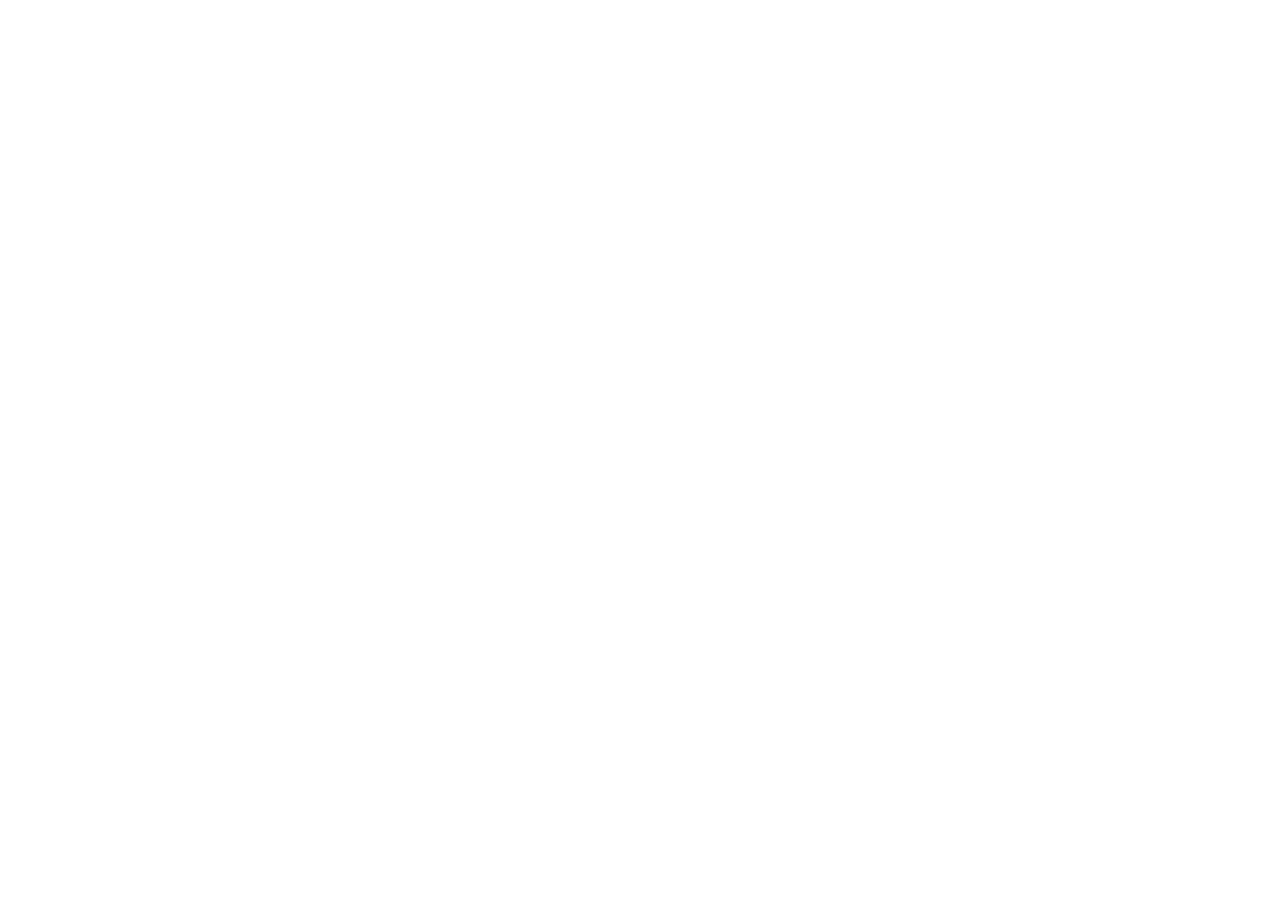
==== index.html @ 55498607 "first commit" ====
<!-- Rama in saker/element med border-bottom-linjer eller egna spans som sträcker sig snyggt -->
<!-- Kolla in sidor som exemplifierar snygga färgval  -->
<!--  -->

<!DOCTYPE html>
<html lang="en">
  <head>
    <meta charset="UTF-8" />
    <meta name="viewport" content="width=device-width, initial-scale=1.0" />
    <title>Landing page</title>
    <link rel="stylesheet" href="style.css" />
  </head>
  <body>
    <header>
      <nav>
        <ul>
          <li></li>
          <li></li>
          <li></li>
          <li></li>
          <li></li>
        </ul>
      </nav>
    </header>

    <footer></footer>
  </body>
</html>
---- style.css ----
* {
  box-sizing: border-box;
  margin: 0;
  padding: 0;
}
body {
  min-width: 425px;
  height: auto;
}
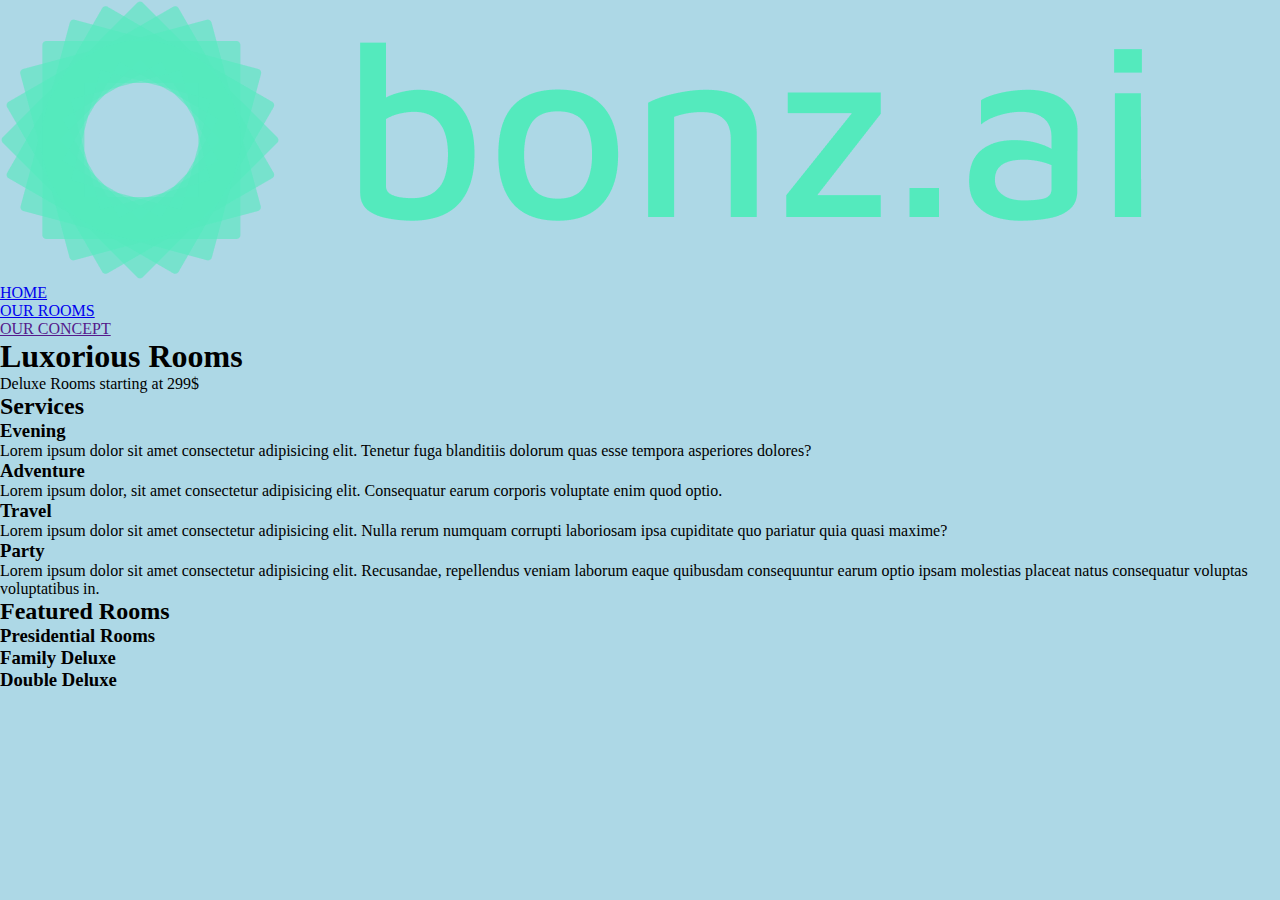
==== commit 2390ab93: "fixed basic markup for landing page" ====
--- a/index.html
+++ b/index.html
@@ -11,17 +11,70 @@
     <link rel="stylesheet" href="style.css" />
   </head>
   <body>
-    <header>
-      <nav>
-        <ul>
-          <li></li>
-          <li></li>
-          <li></li>
-          <li></li>
-          <li></li>
+    <header class="header">
+      <nav class="header__nav">
+        <img class="header__logo" src="./assets/logo/bonz.ai-logo-color-landscape.png" alt="logo"></figure>
+        <ul class="navbar__list">
+          <li class="navbar__listitem"><a href="./index.html">HOME</a></li>
+          <li class="navbar__listitem"><a href="./options.html">OUR ROOMS</a></li>
+          <li class="navbar__listitem"><a href="">OUR CONCEPT</a></li>
         </ul>
       </nav>
     </header>
+    <section class="background-image">
+      <h1 class="background-image__title">Luxorious Rooms</h1>
+      <p class="background-image__text">Deluxe Rooms starting at 299$</p>
+    </section>
+    <main>
+      <section class="services">
+        <h2 class="services__title">Services</h2>
+        <article class="services__activities">
+          <h3 class="activities__title">Evening</h3>
+          <p class="activities__text">
+            Lorem ipsum dolor sit amet consectetur adipisicing elit. Tenetur
+            fuga blanditiis dolorum quas esse tempora asperiores dolores?
+          </p>
+        </article>
+        <article class="services__activities">
+          <h3 class="activities__title">Adventure</h3>
+          <p class="activities__text">
+            Lorem ipsum dolor, sit amet consectetur adipisicing elit.
+            Consequatur earum corporis voluptate enim quod optio.
+          </p>
+        </article>
+        <article class="services__activities">
+          <h3 class="activities__title">Travel</h3>
+          <p class="activities__text">
+            Lorem ipsum dolor sit amet consectetur adipisicing elit. Nulla rerum
+            numquam corrupti laboriosam ipsa cupiditate quo pariatur quia quasi
+            maxime?
+          </p>
+        </article>
+        <article class="services__activities">
+          <h3 class="activities__title">Party</h3>
+          <p class="activities__text">
+            Lorem ipsum dolor sit amet consectetur adipisicing elit. Recusandae,
+            repellendus veniam laborum eaque quibusdam consequuntur earum optio
+            ipsam molestias placeat natus consequatur voluptas voluptatibus in.
+          </p>
+        </article>
+      </section>
+      <section class="featured">
+        <h2 class="featured__heading">Featured Rooms</h2>
+        <figure class="featured__card">
+          <h3 class="card__title">Presidential Rooms</h3>
+          <!-- <p class="card__text"></p> -->
+        </figure>
+        <figure class="featured__card">
+          <h3 class="card__title">Family Deluxe</h3>
+          <!-- <p class="card__text"></p> -->
+        </figure>
+        <figure class="featured__image">
+          <h3 class="card__title">Double Deluxe</h3>
+          <!-- <p class="card__text"></p> -->
+        </figure>
+      </section>
+    </main>
 
     <footer></footer>
   </body>
--- a/style.css
+++ b/style.css
@@ -2,8 +2,26 @@
   box-sizing: border-box;
   margin: 0;
   padding: 0;
+  /* border: 0.5px solid black; */
 }
 body {
-  min-width: 425px;
+  /* max-width: 425px; */
   height: auto;
+  background-color: lightblue;
 }
+
+/* .menu {
+  background-color: white;
+  width: 100vw;
+  height: 3rem;
+}
+.header__nav {
+  display: flex;
+}
+.header__logo {
+  height: 2rem;
+}
+ */
+/* .header__nav .navbar__list {
+  display: flex;
+} */
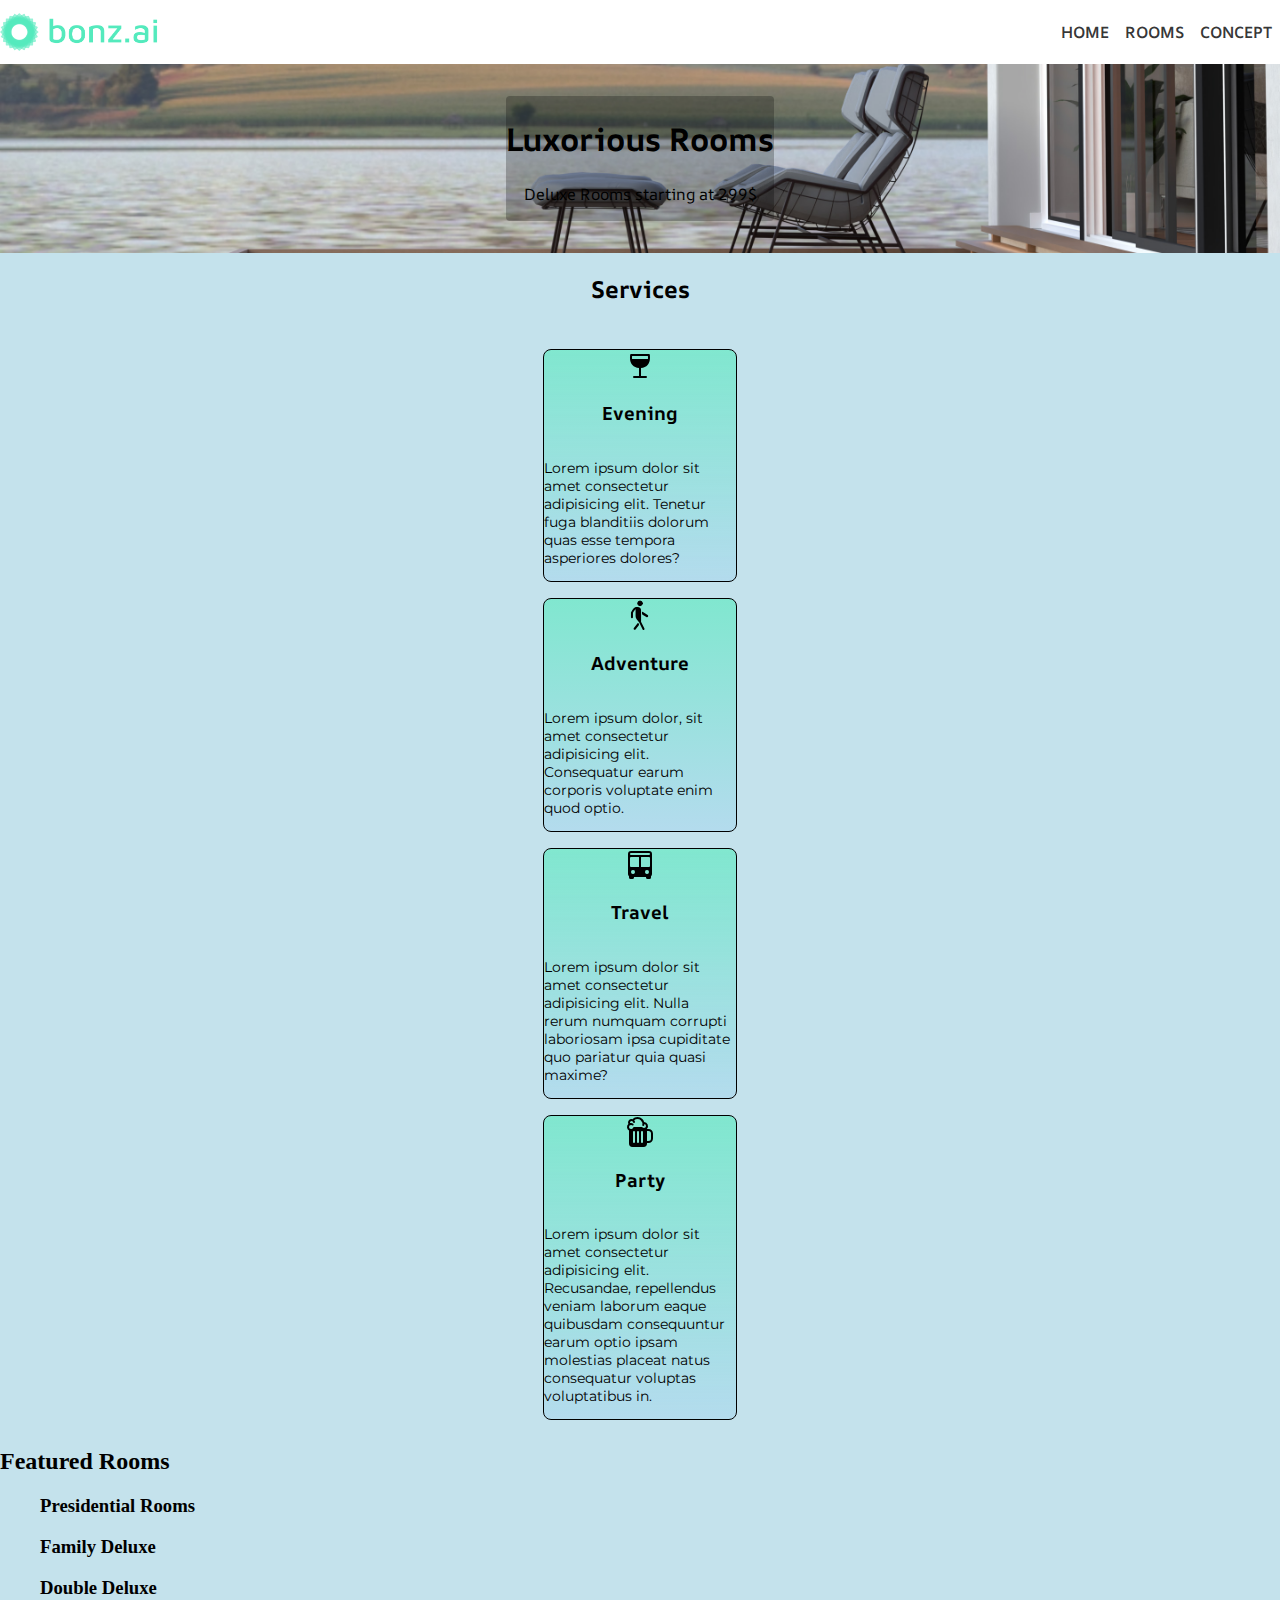
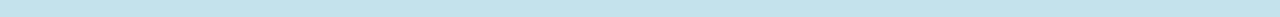
==== commit 53cdbd0a: "commit and push for the sake of it" ====
--- a/index.html
+++ b/index.html
@@ -12,23 +12,32 @@
   </head>
   <body>
     <header class="header">
+      <img
+        class="header__logo"
+        src="./assets/logo/bonz.ai-logo-color-landscape.png"
+        alt="logo"
+      />
       <nav class="header__nav">
-        <img class="header__logo" src="./assets/logo/bonz.ai-logo-color-landscape.png" alt="logo"></figure>
         <ul class="navbar__list">
           <li class="navbar__listitem"><a href="./index.html">HOME</a></li>
-          <li class="navbar__listitem"><a href="./options.html">OUR ROOMS</a></li>
-          <li class="navbar__listitem"><a href="">OUR CONCEPT</a></li>
+          <li class="navbar__listitem">
+            <a href="./options.html">ROOMS</a>
+          </li>
+          <li class="navbar__listitem"><a href="">CONCEPT</a></li>
         </ul>
       </nav>
     </header>
     <section class="background-image">
-      <h1 class="background-image__title">Luxorious Rooms</h1>
-      <p class="background-image__text">Deluxe Rooms starting at 299$</p>
+      <article class="background-image__textbox--shade">
+        <h1 class="background-image__title">Luxorious Rooms</h1>
+        <p class="background-image__text">Deluxe Rooms starting at 299$</p>
+      </article>
     </section>
     <main>
-      <section class="services">
+      <section class="main__services">
         <h2 class="services__title">Services</h2>
         <article class="services__activities">
+          <img src="./assets/icon/wine.svg" alt="Wine glass" />
           <h3 class="activities__title">Evening</h3>
           <p class="activities__text">
             Lorem ipsum dolor sit amet consectetur adipisicing elit. Tenetur
@@ -36,6 +45,7 @@
           </p>
         </article>
         <article class="services__activities">
+          <img src="./assets/icon/walk.svg" alt="Walking person" />
           <h3 class="activities__title">Adventure</h3>
           <p class="activities__text">
             Lorem ipsum dolor, sit amet consectetur adipisicing elit.
@@ -43,6 +53,7 @@
           </p>
         </article>
         <article class="services__activities">
+          <img src="./assets/icon/bus.svg" alt="Bus" />
           <h3 class="activities__title">Travel</h3>
           <p class="activities__text">
             Lorem ipsum dolor sit amet consectetur adipisicing elit. Nulla rerum
@@ -51,6 +62,7 @@
           </p>
         </article>
         <article class="services__activities">
+          <img src="./assets/icon/beer.svg" alt="Beer glass" />
           <h3 class="activities__title">Party</h3>
           <p class="activities__text">
             Lorem ipsum dolor sit amet consectetur adipisicing elit. Recusandae,
@@ -59,7 +71,7 @@
           </p>
         </article>
       </section>
-      <section class="featured">
+      <section class="main__featured">
         <h2 class="featured__heading">Featured Rooms</h2>
         <figure class="featured__card">
           <h3 class="card__title">Presidential Rooms</h3>
--- a/style.css
+++ b/style.css
@@ -1,13 +1,108 @@
+/*FONTS*/
+@import url("https://fonts.googleapis.com/css2?family=AR+One+Sans:wght@400;500&family=Montserrat&display=swap");
+/* for future reference */
+font-family: "AR One Sans", sans-serif;
+font-family: "Montserrat", sans-serif;
+/* for future reference */
+
 * {
   box-sizing: border-box;
   margin: 0;
   padding: 0;
-  /* border: 0.5px solid black; */
 }
+:root {
+  --title-fonts: "AR One Sans", sans-serif;
+  --paragraph-fonts: "Montserrat", sans-serif;
+}
+
 body {
-  /* max-width: 425px; */
+  min-width: 425px;
+  /*  height: 100vh;
+  width: 100vw; */
+  margin: 0;
+  background-color: rgb(196, 226, 236);
+}
+
+.header {
+  height: 4rem;
+  width: 100%;
+  background-color: white;
+  display: flex;
+
+  justify-content: center;
+  align-items: center;
+}
+.header__logo {
+  width: 10rem;
+
+  margin-right: auto;
+}
+.header__nav .navbar__list {
+  list-style: none;
+  align-items: center;
+  display: flex;
+}
+
+.header__nav a {
+  text-decoration: none;
+  color: rgba(0, 0, 0, 0.795);
+  font-family: var(--title-fonts);
+  font-weight: 600;
+
+  margin: 0 0.5rem 0rem 0.5rem;
+}
+
+.background-image {
+  background-image: url(./assets/img/09-day.jpg);
+  background-size: cover;
+  padding: 2rem 0 2rem 0;
+  background-position: 50% 83%;
+  display: flex;
+  justify-content: center;
+  align-items: center;
+}
+.background-image__textbox--shade {
+  background-color: rgba(0, 0, 0, 0.25);
+  text-align: center;
+  border-radius: 0.25rem;
+  font-family: var(--title-fonts);
+}
+
+.main__services {
+  display: flex;
+  flex-direction: column;
+  justify-content: center;
+  align-items: center;
+  flex-wrap: wrap;
+}
+.main__services .services__title {
+  padding-bottom: 1rem;
+  font-family: var(--title-fonts);
+}
+.services__activities img {
+  height: 2rem;
+}
+.activities__title {
+  font-family: var(--title-fonts);
+}
+.activities__text {
+  font-family: var(--paragraph-fonts);
+  font-size: 0.875rem;
+}
+.services__activities {
+  display: flex;
+  align-items: center;
+  justify-items: center;
+  flex-direction: column;
+  width: 12rem;
   height: auto;
-  background-color: lightblue;
+  border: 1px solid black;
+  border-radius: 0.5rem;
+  margin: 0.5rem;
+  background: linear-gradient(to bottom, #55eabd9b, #78c3f237);
+}
+
+@media (min-width: 425px) {
 }
 
 /* .menu {
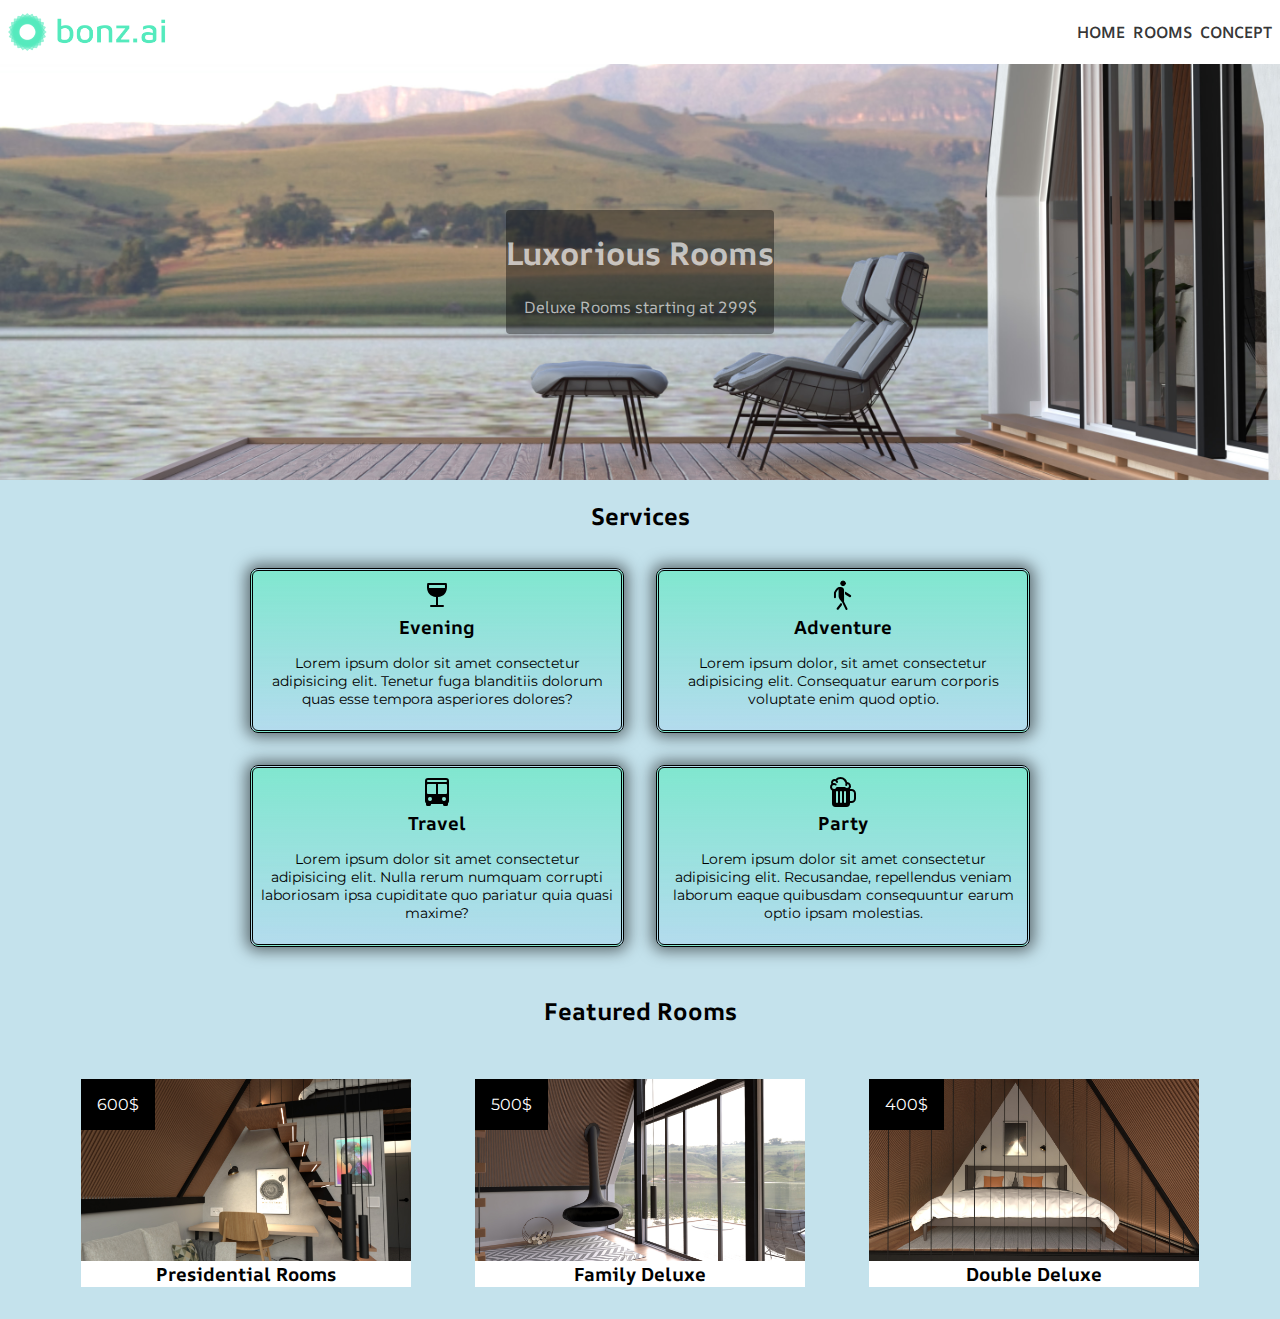
==== commit 4e026516: "last preliminary changes to landing page onwards to next" ====
--- a/index.html
+++ b/index.html
@@ -34,8 +34,8 @@
       </article>
     </section>
     <main>
+      <h2 class="services__title">Services</h2>
       <section class="main__services">
-        <h2 class="services__title">Services</h2>
         <article class="services__activities">
           <img src="./assets/icon/wine.svg" alt="Wine glass" />
           <h3 class="activities__title">Evening</h3>
@@ -67,23 +67,23 @@
           <p class="activities__text">
             Lorem ipsum dolor sit amet consectetur adipisicing elit. Recusandae,
             repellendus veniam laborum eaque quibusdam consequuntur earum optio
-            ipsam molestias placeat natus consequatur voluptas voluptatibus in.
+            ipsam molestias.
           </p>
         </article>
       </section>
+      <h2 class="featured__heading">Featured Rooms</h2>
       <section class="main__featured">
-        <h2 class="featured__heading">Featured Rooms</h2>
         <figure class="featured__card">
           <h3 class="card__title">Presidential Rooms</h3>
-          <!-- <p class="card__text"></p> -->
+          <p class="card__text">600$</p>
         </figure>
         <figure class="featured__card">
           <h3 class="card__title">Family Deluxe</h3>
-          <!-- <p class="card__text"></p> -->
+          <p class="card__text">500$</p>
         </figure>
-        <figure class="featured__image">
+        <figure class="featured__card">
           <h3 class="card__title">Double Deluxe</h3>
-          <!-- <p class="card__text"></p> -->
+          <p class="card__text">400$</p>
         </figure>
       </section>
     </main>
--- a/style.css
+++ b/style.css
@@ -34,7 +34,7 @@
 }
 .header__logo {
   width: 10rem;
-
+  padding-left: 0.5rem;
   margin-right: auto;
 }
 .header__nav .navbar__list {
@@ -49,11 +49,12 @@
   font-family: var(--title-fonts);
   font-weight: 600;
 
-  margin: 0 0.5rem 0rem 0.5rem;
+  margin: 0 0.5rem 0rem 0rem;
 }
 
 .background-image {
   background-image: url(./assets/img/09-day.jpg);
+
   background-size: cover;
   padding: 2rem 0 2rem 0;
   background-position: 50% 83%;
@@ -62,10 +63,11 @@
   align-items: center;
 }
 .background-image__textbox--shade {
-  background-color: rgba(0, 0, 0, 0.25);
+  background-color: rgba(0, 0, 0, 0.4);
   text-align: center;
   border-radius: 0.25rem;
   font-family: var(--title-fonts);
+  color: rgba(255, 255, 255, 0.664);
 }
 
 .main__services {
@@ -75,34 +77,125 @@
   align-items: center;
   flex-wrap: wrap;
 }
-.main__services .services__title {
-  padding-bottom: 1rem;
+
+.services__title {
+  text-align: center;
   font-family: var(--title-fonts);
 }
 .services__activities img {
   height: 2rem;
+  margin-bottom: -1rem;
 }
 .activities__title {
   font-family: var(--title-fonts);
+
+  margin-bottom: 0rem;
 }
 .activities__text {
   font-family: var(--paragraph-fonts);
   font-size: 0.875rem;
+  text-align: center;
 }
 .services__activities {
   display: flex;
   align-items: center;
   justify-items: center;
   flex-direction: column;
-  width: 12rem;
+
+  max-width: 22rem;
+  padding: 0.5rem;
   height: auto;
-  border: 1px solid black;
+  border: 0.2rem double black;
+  box-shadow: 0px 0px 15px 4px rgba(0, 0, 0, 0.52);
   border-radius: 0.5rem;
-  margin: 0.5rem;
+  margin: 1rem;
   background: linear-gradient(to bottom, #55eabd9b, #78c3f237);
 }
 
-@media (min-width: 425px) {
+.main__featured {
+  display: flex;
+  flex-direction: column;
+}
+
+.featured__heading,
+.card__title {
+  font-family: var(--title-fonts);
+}
+.featured__heading {
+  text-align: center;
+  margin-top: 2rem;
+}
+/*  */
+
+.featured__card {
+  height: 13rem;
+  width: 345px;
+  background-size: cover;
+  background-position: 100% 50%;
+  display: flex;
+  position: relative;
+  margin: 2rem;
+}
+.card__title {
+  background-color: white;
+  align-self: end;
+
+  margin-bottom: 0;
+  width: 100%;
+  text-align: center;
+}
+.card__text {
+  position: absolute;
+  margin-top: 0;
+  padding: 1rem;
+
+  background-color: #000000;
+  color: white;
+  font-family: var(--paragraph-fonts);
+}
+/**** Nedan varje unikt kort ****/
+.featured__card:nth-child(1) {
+  background-image: url(./assets/img/01-day.jpg);
+}
+.featured__card:nth-child(2) {
+  background-image: url(./assets/img/02-day.jpg);
+}
+.featured__card:nth-child(3) {
+  background-image: url(./assets/img/04-day.jpg);
+}
+/**** Ovan varje unikt kort ****/
+
+@media (min-width: 426px) {
+  main {
+    max-width: 1200px;
+    margin: 0 auto;
+  }
+  .background-image {
+    min-height: 22rem;
+  }
+  .main__services {
+    flex-direction: row;
+    flex-wrap: wrap;
+  }
+  .services__activities {
+    min-width: 8rem;
+  }
+
+  /**** Nedan - hotelrum ****/
+  .main__featured {
+    display: flex;
+    flex-direction: row;
+    justify-content: center;
+    align-items: center;
+    flex-wrap: wrap;
+  }
+  .featured__card {
+    width: 330px;
+  }
+
+  /*.card__title {
+    width: 33vw;
+  }  */
 }
 
 /* .menu {
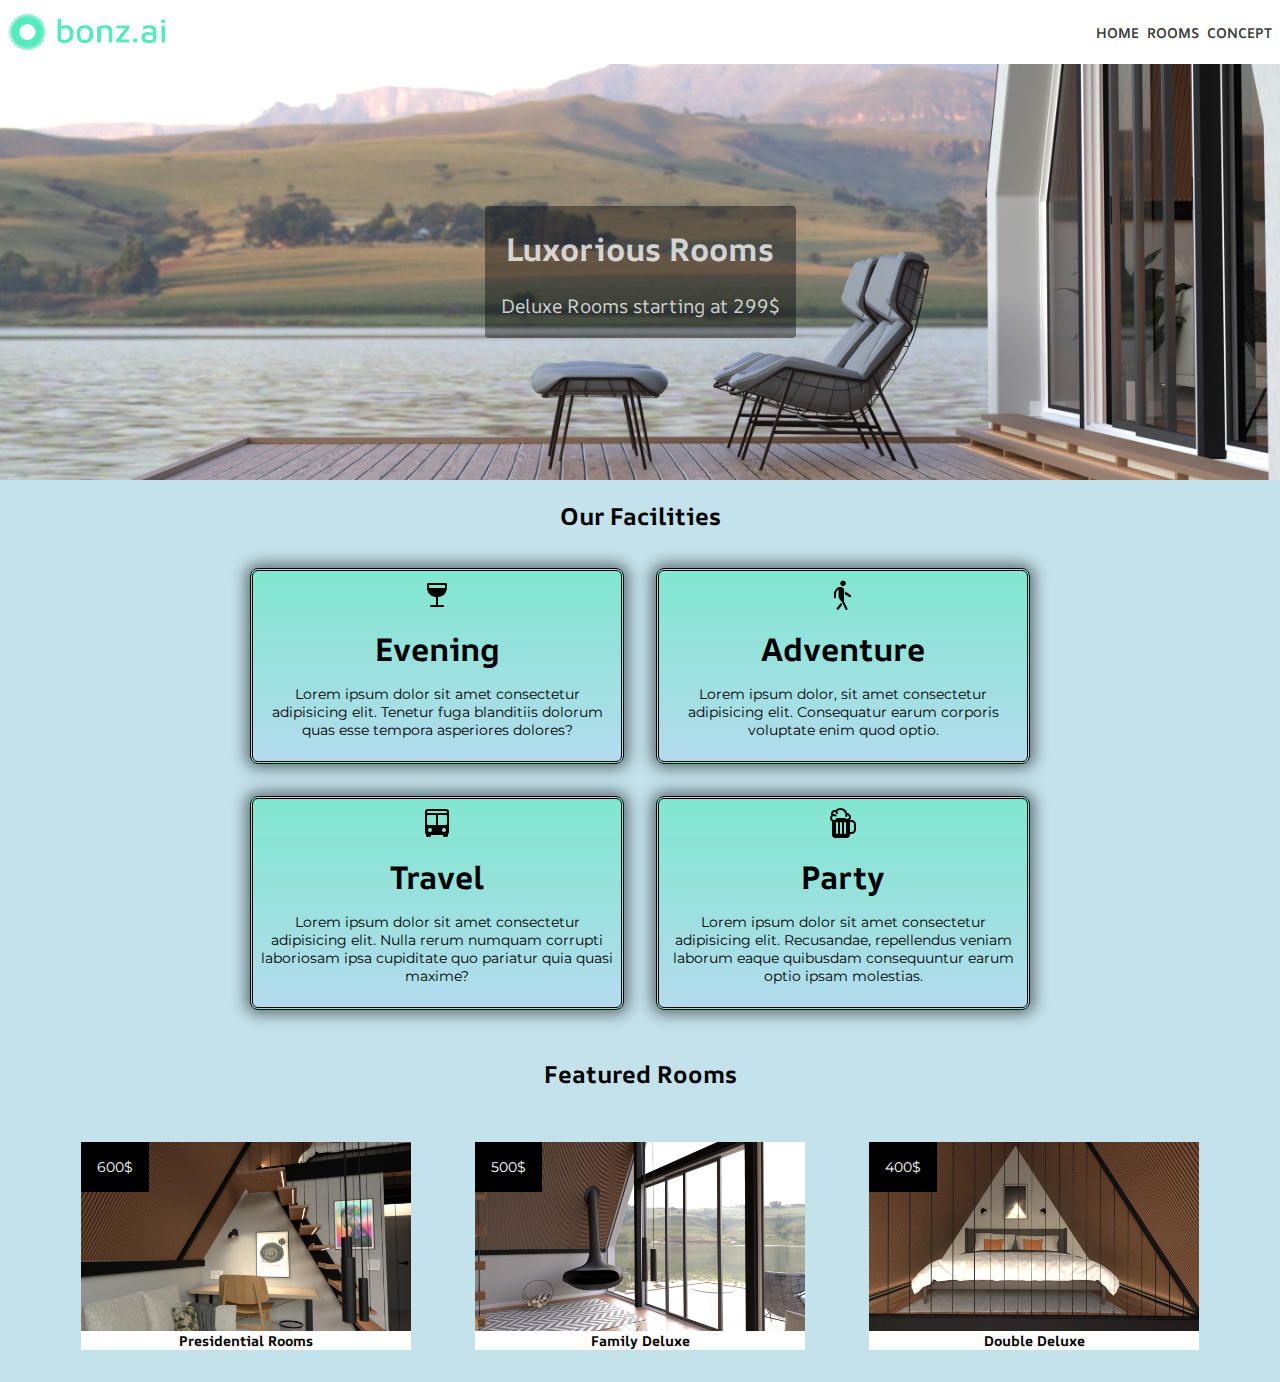
==== commit 3267f175: "touching up" ====
--- a/index.html
+++ b/index.html
@@ -7,7 +7,7 @@
   <head>
     <meta charset="UTF-8" />
     <meta name="viewport" content="width=device-width, initial-scale=1.0" />
-    <title>Landing page</title>
+    <title>Bonz.AI Hotel</title>
     <link rel="stylesheet" href="style.css" />
   </head>
   <body>
@@ -23,7 +23,9 @@
           <li class="navbar__listitem">
             <a href="./options.html">ROOMS</a>
           </li>
-          <li class="navbar__listitem"><a href="">CONCEPT</a></li>
+          <li class="navbar__listitem">
+            <a href="./first-room.html">CONCEPT</a>
+          </li>
         </ul>
       </nav>
     </header>
@@ -34,7 +36,7 @@
       </article>
     </section>
     <main>
-      <h2 class="services__title">Services</h2>
+      <h2 class="services__title">Our Facilities</h2>
       <section class="main__services">
         <article class="services__activities">
           <img src="./assets/icon/wine.svg" alt="Wine glass" />
--- a/style.css
+++ b/style.css
@@ -13,6 +13,9 @@
 :root {
   --title-fonts: "AR One Sans", sans-serif;
   --paragraph-fonts: "Montserrat", sans-serif;
+  --bigger-paragraph-font: 1.3rem;
+  --smaller-paragraph-fonts: 0.875rem;
+  --bigger-heading-size: 2rem
 }
 
 body {
@@ -28,7 +31,7 @@
   width: 100%;
   background-color: white;
   display: flex;
-
+  font-size: 0.875rem;
   justify-content: center;
   align-items: center;
 }
@@ -62,12 +65,15 @@
   justify-content: center;
   align-items: center;
 }
+
+
 .background-image__textbox--shade {
   background-color: rgba(0, 0, 0, 0.4);
   text-align: center;
+  
   border-radius: 0.25rem;
   font-family: var(--title-fonts);
-  color: rgba(255, 255, 255, 0.664);
+  color: rgba(255, 255, 255, 0.761);
 }
 
 .main__services {
@@ -129,7 +135,7 @@
 
 .featured__card {
   height: 13rem;
-  width: 345px;
+  width: 345px; /* convert to rem */
   background-size: cover;
   background-position: 100% 50%;
   display: flex;
@@ -139,7 +145,7 @@
 .card__title {
   background-color: white;
   align-self: end;
-
+  
   margin-bottom: 0;
   width: 100%;
   text-align: center;
@@ -165,6 +171,158 @@
 }
 /**** Ovan varje unikt kort ****/
 
+/********************************
+
+PAGE 2 
+The class under aim for page two
+
+  ******************************/
+.background-image--page-options {
+  background-image: url(./assets/img/03-day.jpg);
+
+  background-size: cover;
+  width: 100%;
+  padding: 3rem 0 3rem 0;
+  background-position: 50% 83%;
+  display: flex;
+  justify-content: center;
+  align-items: center;
+}
+.background-image__title, .background-image__text {
+  padding: 0 1rem 0 1rem;
+
+}
+.main__search {
+  font-family: var(--title-fonts);
+  text-align: center;
+  margin-top: 3.5rem;
+}
+.main__form {
+   display: flex;
+  flex-direction: column;
+  align-items: center;
+  justify-content: center;
+  
+    /* Pushes to the left */
+  font-family: var(--paragraph-fonts);
+  font-size: var(--bigger-paragraph-font);
+  margin: 2rem 1rem 2rem 1rem;
+}
+.main__form input {
+  font-family: var(--paragraph-fonts);
+  font-size: var(--bigger-paragraph-font);
+}
+
+
+  
+
+.form__top {
+  display: flex;
+  flex-direction: column;
+  justify-content: center;
+  align-content: center;
+
+}
+.form__bottom {
+  margin: 2rem;
+  position: relative;
+}
+.form__bottom .btn--centered {
+  align-self: center;
+  position: absolute;
+  top: 3.5rem;
+  left: 5rem;
+  right: 5rem;
+  font-family: var(--paragraph-fonts);
+  border-radius: .5rem;
+  padding: .3rem 0 .3rem 0;
+  ;
+}
+
+
+
+.section__search {
+  display: grid;
+  grid-template-columns: 1fr;
+  gap: .875rem;
+  
+}
+.search__card {
+  position: relative;
+  display: flex;
+  aspect-ratio: 16/9;
+  height: 14rem;
+  margin: 0 auto;
+  background-size: cover;
+  grid-column: span 1;
+}
+.search__card .card__title {
+  position: absolute;
+  font-family: var(--paragraph-fonts);
+  font-size: var(--bigger-paragraph-font);
+}
+.search__card .card__text {
+  padding: .3rem;
+  font-size: var(--bigger-heading-size);
+}
+.search__card:nth-child(1){
+  background-image: url(./assets/img/01-day.jpg);
+}
+.search__card:nth-child(2){
+  background-image: url(./assets/img/02-day.jpg);
+}
+.search__card:nth-child(3){
+  background-image: url(./assets/img/04-day.jpg);
+}
+.search__card:nth-child(4){
+  background-image: url(./assets/img/07-day.jpg);
+}
+.search__card:nth-child(5){
+  background-image: url(./assets/img/05-day.jpg);
+}
+.search__card:nth-child(6){
+  background-image: url(./assets/img/06-day.jpg);
+}
+.search__card:nth-child(7){
+  background-image: url(./assets/img/03-day.jpg);
+}
+.search__card:nth-child(8){
+  background-image: url(./assets/img/08-day.jpg);
+}
+.search__card:nth-child(9){
+  background-image: url(./assets/img/09-day.jpg);
+  
+}
+/************************************  
+All below contains page 3
+*************************************/
+.background-image--page-first-room {
+  background-image: url(./assets/img/03-day.jpg);
+
+  background-size: cover;
+  width: 100%;
+  padding: 3rem 0 3rem 0;
+  background-position: 50% 83%;
+  display: flex;
+  justify-content: center;
+  align-items: center;
+}
+
+
+
+
+/* Just for reference - reduce scroll */
+/* .background-image__textbox--shade {
+  background-color: rgba(0, 0, 0, 0.4);
+  text-align: center;
+  border-radius: 0.25rem;
+  font-family: var(--title-fonts);
+  color: rgba(255, 255, 255, 0.664);
+} */
+/************************************  
+All above contains page 3
+*************************************/
+/**** Landing page below this line ****/
 @media (min-width: 426px) {
   main {
     max-width: 1200px;
@@ -193,12 +351,54 @@
     width: 330px;
   }
 
-  /*.card__title {
+  
+
+/**** Landing page above this line ****/
+.background-image--page-options {
+  min-height: 25rem;
+}
+}
+
+@media (min-width: 768px) {
+  
+  .section__search {
+    grid-template-columns: 1fr 1fr;
+    gap: 1rem;
+    max-width: 861px;
+    margin: 0 auto;
+
+  }
+
+  p, a {
+    font-size: var(--bigger-paragraph-font);
+  }
+  h1, h3 {
+    font-size: var(--bigger-heading-size);
+  }
+
+
+}
+@media (min-width: 940px) {
+  .section__search {
+    grid-template-columns: repeat(3, 1fr);
+  }
+  .search__card {
+    height: 9rem;
+  }
+   .card__title {
+    font-size: 0.875rem;
+  }
+  p, a {
+    font-size: var(--smaller-paragraph-fonts);
+  }
+  .background-image__text {
+    font-size: 1.2rem;
+}
+
+/* .card__title {
     width: 33vw;
-  }  */
-}
-
-/* .menu {
+  }  
+ .menu {
   background-color: white;
   width: 100vw;
   height: 3rem;
@@ -209,7 +409,7 @@
 .header__logo {
   height: 2rem;
 }
- */
+  */
 /* .header__nav .navbar__list {
   display: flex;
-} */
+} 
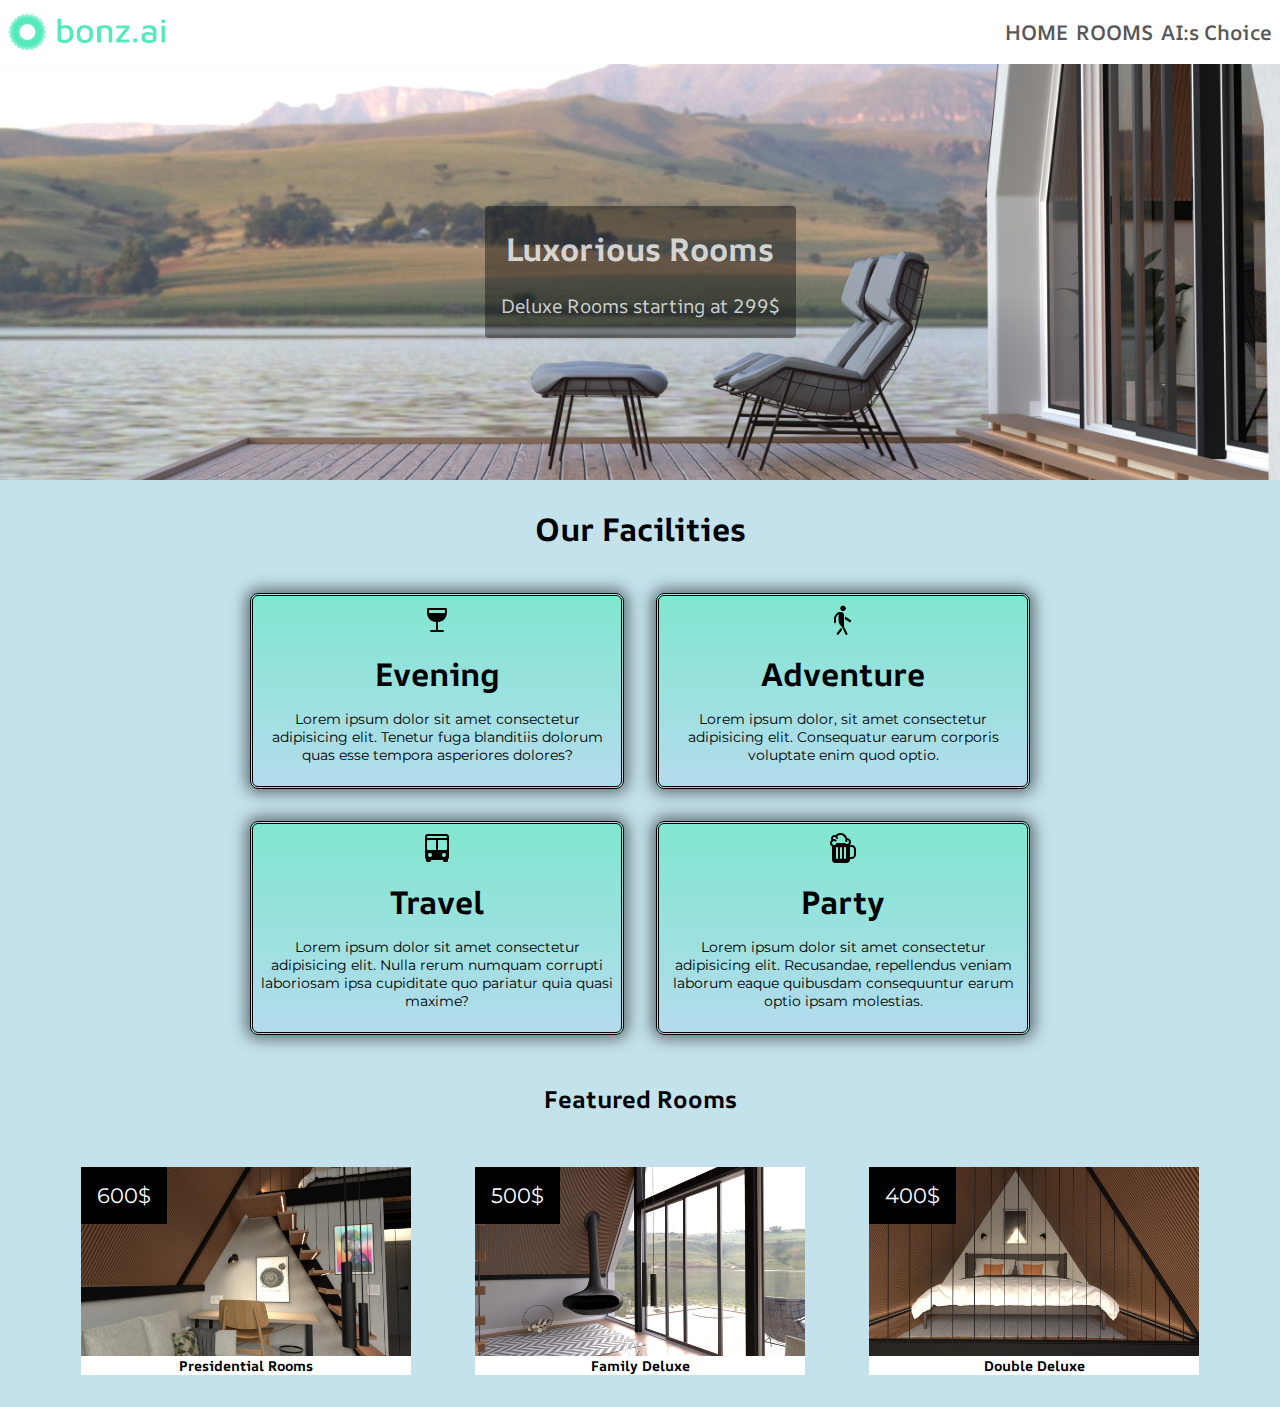
==== commit 2d768387: "insertet grid on page 3" ====
--- a/index.html
+++ b/index.html
@@ -24,7 +24,7 @@
             <a href="./options.html">ROOMS</a>
           </li>
           <li class="navbar__listitem">
-            <a href="./first-room.html">CONCEPT</a>
+            <a href="./first-room.html">AI:s Choice</a>
           </li>
         </ul>
       </nav>
--- a/style.css
+++ b/style.css
@@ -28,7 +28,7 @@
 
 .header {
   height: 4rem;
-  width: 100%;
+  width: 100%; 
   background-color: white;
   display: flex;
   font-size: 0.875rem;
@@ -48,7 +48,7 @@
 
 .header__nav a {
   text-decoration: none;
-  color: rgba(0, 0, 0, 0.795);
+  color: rgba(0, 0, 0, 0.666);
   font-family: var(--title-fonts);
   font-weight: 600;
 
@@ -190,7 +190,6 @@
 }
 .background-image__title, .background-image__text {
   padding: 0 1rem 0 1rem;
-
 }
 .main__search {
   font-family: var(--title-fonts);
@@ -297,7 +296,7 @@
 All below contains page 3
 *************************************/
 .background-image--page-first-room {
-  background-image: url(./assets/img/03-day.jpg);
+  background-image: url(./assets/img/03-night.jpg);
 
   background-size: cover;
   width: 100%;
@@ -309,16 +308,50 @@
 }
 
 
-
-
-/* Just for reference - reduce scroll */
-/* .background-image__textbox--shade {
-  background-color: rgba(0, 0, 0, 0.4);
-  text-align: center;
-  border-radius: 0.25rem;
-  font-family: var(--title-fonts);
-  color: rgba(255, 255, 255, 0.664);
-} */
+.search__card--room-info {
+height: 13rem;
+
+width: 21.563rem; 
+background-size: cover;
+background-position: 100% 50%;
+display: flex;
+position: relative;
+
+}
+/* Main around all content */
+.search__card--room-info:nth-child(1) {
+  background-image: url(./assets/img/01-night.jpg);
+  
+}
+.search__card--room-info:nth-child(2) {
+  background-image: url(./assets/img/02-night.jpg);
+}
+.search__card--room-info:nth-child(3) {
+  background-image: url(./assets/img/04-night.jpg);
+}
+.main__wrapper--room-overview {
+  /* Här lär du vilja lägga flex för att få kommande text att läggas horisontellt när skärmen blir större */
+  margin: 0 1rem 0 1rem;
+}
+/* biggest portion of text */
+
+/* titles of page elements */
+.header__room-details,   .list__title--room-info{
+  font-family: var(--title-fonts);
+  font-size: var(--bigger-heading-size);
+}
+.details-text, .list__listitem {
+  font-family: var(--paragraph-fonts);
+  font-size: var(--bigger-paragraph-font);
+}
+
+/* List with information about rooms */
+.list__room-info {
+  list-style: none;
+  padding:0;
+  /* margin:0; */
+}
+
 /************************************  
 All above contains page 3
 *************************************/
@@ -328,7 +361,7 @@
     max-width: 1200px;
     margin: 0 auto;
   }
-  .background-image {
+  .background-image, .background-image--page-options { 
     min-height: 22rem;
   }
   .main__services {
@@ -348,15 +381,15 @@
     flex-wrap: wrap;
   }
   .featured__card {
-    width: 330px;
+    width: 20.625rem;
   }
 
   
 
 /**** Landing page above this line ****/
-.background-image--page-options {
+/* .background-image--page-options {
   min-height: 25rem;
-}
+} */
 }
 
 @media (min-width: 768px) {
@@ -366,17 +399,26 @@
     gap: 1rem;
     max-width: 861px;
     margin: 0 auto;
-
-  }
+  }
+  
 
   p, a {
-    font-size: var(--bigger-paragraph-font);
-  }
-  h1, h3 {
+    font-size: var(--bigger-paragraph-font); 
+  }
+   h1, h3 {
     font-size: var(--bigger-heading-size);
-  }
-
-
+  } 
+
+}
+@media (min-width: 852px) {
+  .section__preview {
+    display: grid;
+    grid-template-columns: repeat(2, 1fr);
+  }
+  .section__card--room-info {
+    grid-column: span 1;
+    
+  }
 }
 @media (min-width: 940px) {
   .section__search {
@@ -388,28 +430,24 @@
    .card__title {
     font-size: 0.875rem;
   }
+  
+   h1, .services__title {
+     font-size: var(--bigger-heading-size);
+   }
   p, a {
-    font-size: var(--smaller-paragraph-fonts);
+    font-size: var(--bigger-paragraph-font);
   }
   .background-image__text {
     font-size: 1.2rem;
 }
-
-/* .card__title {
-    width: 33vw;
-  }  
- .menu {
-  background-color: white;
-  width: 100vw;
-  height: 3rem;
-}
-.header__nav {
-  display: flex;
-}
-.header__logo {
-  height: 2rem;
-}
-  */
-/* .header__nav .navbar__list {
-  display: flex;
-} 
+@media (min-width: 1304px) {
+  .section__preview {
+    display:grid;
+    grid-template-columns: repeat(3, 1fr);
+    gap: .5rem;
+   }
+    .search__card--room-info {
+      grid-column: span 1;
+  }
+}
+
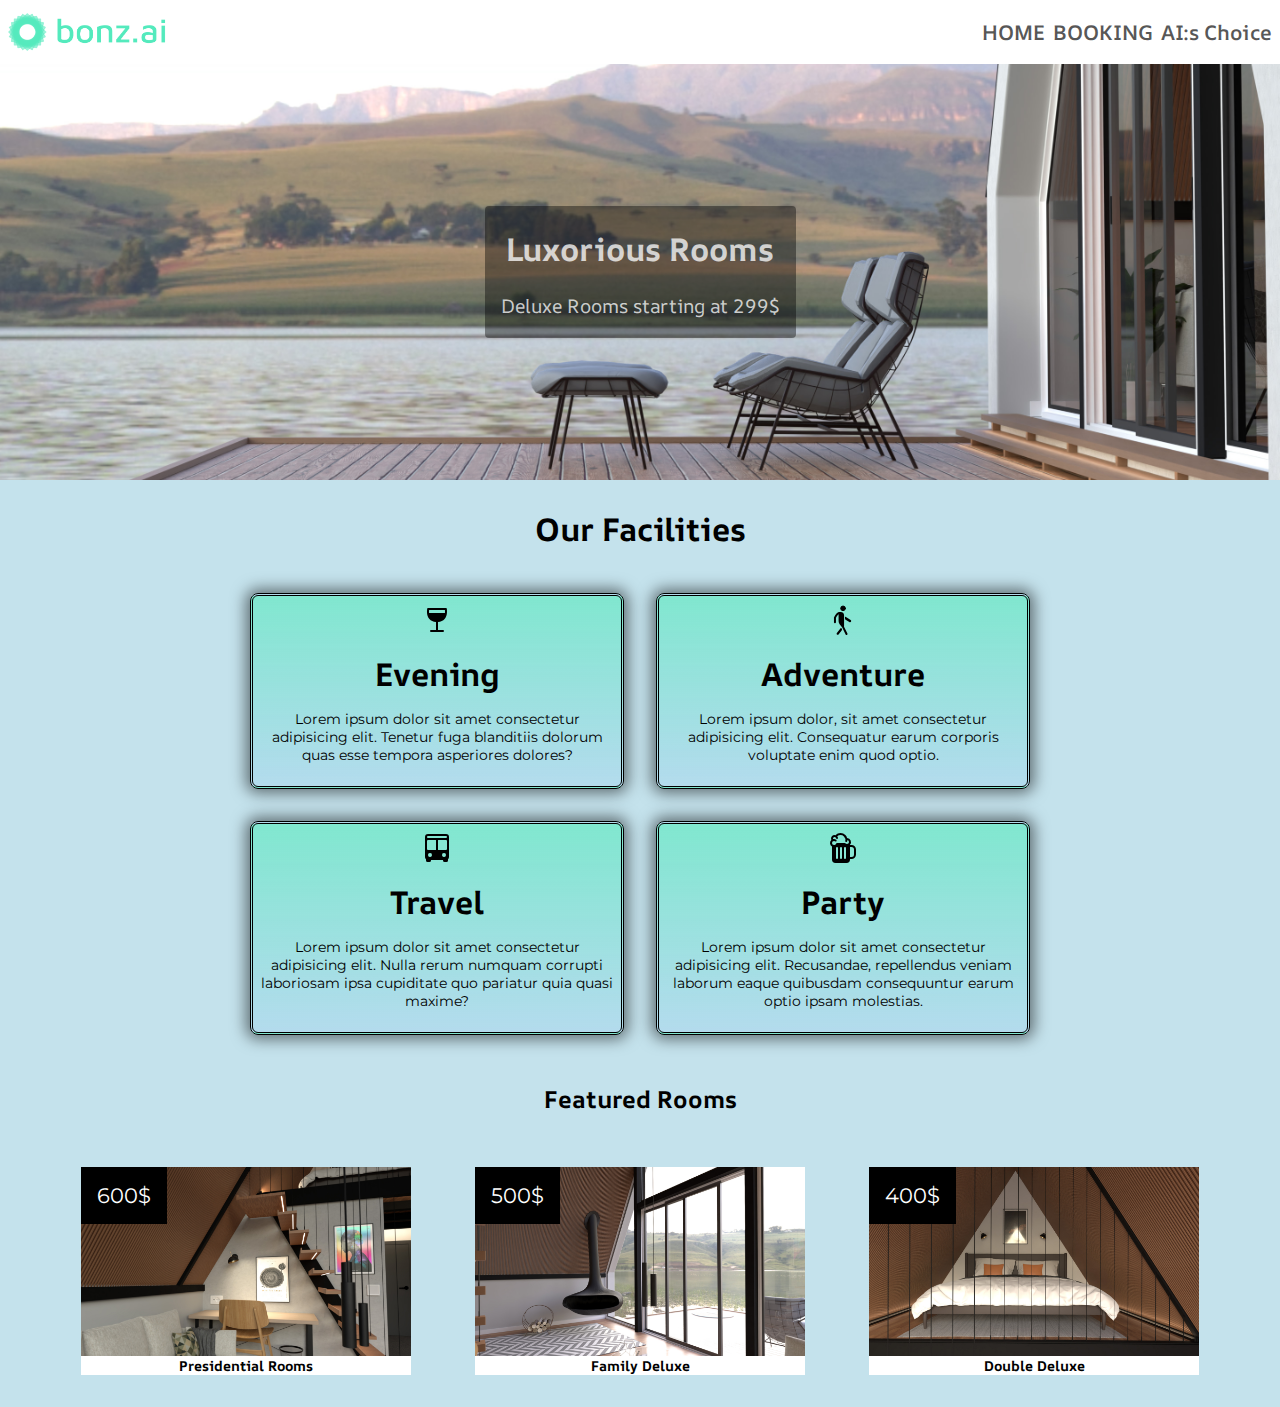
==== commit d2428012: "final commit 2.0" ====
--- a/index.html
+++ b/index.html
@@ -21,7 +21,7 @@
         <ul class="navbar__list">
           <li class="navbar__listitem"><a href="./index.html">HOME</a></li>
           <li class="navbar__listitem">
-            <a href="./options.html">ROOMS</a>
+            <a href="./options.html">BOOKING</a>
           </li>
           <li class="navbar__listitem">
             <a href="./first-room.html">AI:s Choice</a>
--- a/style.css
+++ b/style.css
@@ -15,7 +15,7 @@
   --paragraph-fonts: "Montserrat", sans-serif;
   --bigger-paragraph-font: 1.3rem;
   --smaller-paragraph-fonts: 0.875rem;
-  --bigger-heading-size: 2rem
+  --bigger-heading-size: 2rem;
 }
 
 body {
@@ -25,10 +25,9 @@
   margin: 0;
   background-color: rgb(196, 226, 236);
 }
-
 .header {
   height: 4rem;
-  width: 100%; 
+  width: 100%;
   background-color: white;
   display: flex;
   font-size: 0.875rem;
@@ -66,11 +65,10 @@
   align-items: center;
 }
 
-
 .background-image__textbox--shade {
   background-color: rgba(0, 0, 0, 0.4);
   text-align: center;
-  
+
   border-radius: 0.25rem;
   font-family: var(--title-fonts);
   color: rgba(255, 255, 255, 0.761);
@@ -83,7 +81,6 @@
   align-items: center;
   flex-wrap: wrap;
 }
-
 .services__title {
   text-align: center;
   font-family: var(--title-fonts);
@@ -131,7 +128,6 @@
   text-align: center;
   margin-top: 2rem;
 }
-/*  */
 
 .featured__card {
   height: 13rem;
@@ -145,7 +141,7 @@
 .card__title {
   background-color: white;
   align-self: end;
-  
+
   margin-bottom: 0;
   width: 100%;
   text-align: center;
@@ -188,7 +184,8 @@
   justify-content: center;
   align-items: center;
 }
-.background-image__title, .background-image__text {
+.background-image__title,
+.background-image__text {
   padding: 0 1rem 0 1rem;
 }
 .main__search {
@@ -197,12 +194,12 @@
   margin-top: 3.5rem;
 }
 .main__form {
-   display: flex;
+  display: flex;
   flex-direction: column;
   align-items: center;
   justify-content: center;
-  
-    /* Pushes to the left */
+
+  /* Pushes to the left */
   font-family: var(--paragraph-fonts);
   font-size: var(--bigger-paragraph-font);
   margin: 2rem 1rem 2rem 1rem;
@@ -211,16 +208,11 @@
   font-family: var(--paragraph-fonts);
   font-size: var(--bigger-paragraph-font);
 }
-
-
-  
-
 .form__top {
   display: flex;
   flex-direction: column;
   justify-content: center;
   align-content: center;
-
 }
 .form__bottom {
   margin: 2rem;
@@ -233,18 +225,13 @@
   left: 5rem;
   right: 5rem;
   font-family: var(--paragraph-fonts);
-  border-radius: .5rem;
-  padding: .3rem 0 .3rem 0;
-  ;
-}
-
-
-
+  border-radius: 0.5rem;
+  padding: 0.3rem 0 0.3rem 0;
+}
 .section__search {
   display: grid;
   grid-template-columns: 1fr;
-  gap: .875rem;
-  
+  gap: 0.875rem;
 }
 .search__card {
   position: relative;
@@ -261,36 +248,35 @@
   font-size: var(--bigger-paragraph-font);
 }
 .search__card .card__text {
-  padding: .3rem;
+  padding: 0.3rem;
   font-size: var(--bigger-heading-size);
 }
-.search__card:nth-child(1){
+.search__card:nth-child(1) {
   background-image: url(./assets/img/01-day.jpg);
 }
-.search__card:nth-child(2){
+.search__card:nth-child(2) {
   background-image: url(./assets/img/02-day.jpg);
 }
-.search__card:nth-child(3){
+.search__card:nth-child(3) {
   background-image: url(./assets/img/04-day.jpg);
 }
-.search__card:nth-child(4){
+.search__card:nth-child(4) {
   background-image: url(./assets/img/07-day.jpg);
 }
-.search__card:nth-child(5){
+.search__card:nth-child(5) {
   background-image: url(./assets/img/05-day.jpg);
 }
-.search__card:nth-child(6){
+.search__card:nth-child(6) {
   background-image: url(./assets/img/06-day.jpg);
 }
-.search__card:nth-child(7){
+.search__card:nth-child(7) {
   background-image: url(./assets/img/03-day.jpg);
 }
-.search__card:nth-child(8){
+.search__card:nth-child(8) {
   background-image: url(./assets/img/08-day.jpg);
 }
-.search__card:nth-child(9){
+.search__card:nth-child(9) {
   background-image: url(./assets/img/09-day.jpg);
-  
 }
 /************************************  
 All below contains page 3
@@ -307,21 +293,18 @@
   align-items: center;
 }
 
-
 .search__card--room-info {
-height: 13rem;
-
-width: 21.563rem; 
-background-size: cover;
-background-position: 100% 50%;
-display: flex;
-position: relative;
-
+  height: 13rem;
+
+  width: 21.563rem;
+  background-size: cover;
+  background-position: 100% 50%;
+  display: flex;
+  position: relative;
 }
 /* Main around all content */
 .search__card--room-info:nth-child(1) {
   background-image: url(./assets/img/01-night.jpg);
-  
 }
 .search__card--room-info:nth-child(2) {
   background-image: url(./assets/img/02-night.jpg);
@@ -336,11 +319,13 @@
 /* biggest portion of text */
 
 /* titles of page elements */
-.header__room-details,   .list__title--room-info{
+.header__room-details,
+.list__title--room-info {
   font-family: var(--title-fonts);
   font-size: var(--bigger-heading-size);
 }
-.details-text, .list__listitem {
+.details-text,
+.list__listitem {
   font-family: var(--paragraph-fonts);
   font-size: var(--bigger-paragraph-font);
 }
@@ -348,7 +333,7 @@
 /* List with information about rooms */
 .list__room-info {
   list-style: none;
-  padding:0;
+  padding: 0;
   /* margin:0; */
 }
 
@@ -361,7 +346,9 @@
     max-width: 1200px;
     margin: 0 auto;
   }
-  .background-image, .background-image--page-options { 
+  .background-image,
+  .background-image--page-options,
+  .background-image--page-first-room {
     min-height: 22rem;
   }
   .main__services {
@@ -384,31 +371,28 @@
     width: 20.625rem;
   }
 
-  
-
-/**** Landing page above this line ****/
-/* .background-image--page-options {
+  /**** Landing page above this line ****/
+  /* .background-image--page-options {
   min-height: 25rem;
 } */
 }
 
 @media (min-width: 768px) {
-  
   .section__search {
     grid-template-columns: 1fr 1fr;
     gap: 1rem;
     max-width: 861px;
     margin: 0 auto;
   }
-  
-
-  p, a {
-    font-size: var(--bigger-paragraph-font); 
-  }
-   h1, h3 {
+
+  p,
+  a {
+    font-size: var(--bigger-paragraph-font);
+  }
+  h1,
+  h3 {
     font-size: var(--bigger-heading-size);
-  } 
-
+  }
 }
 @media (min-width: 852px) {
   .section__preview {
@@ -417,9 +401,20 @@
   }
   .section__card--room-info {
     grid-column: span 1;
-    
-  }
-}
+  }
+  .main__wrapper--room-overview {
+    display: flex;
+    flex-direction: row;
+  }
+  .list__room-info,
+  .main__article--room-details {
+    max-width: 25rem;
+    margin: 0 auto;
+
+    /* justify-self: center; */
+  }
+}
+
 @media (min-width: 940px) {
   .section__search {
     grid-template-columns: repeat(3, 1fr);
@@ -427,27 +422,28 @@
   .search__card {
     height: 9rem;
   }
-   .card__title {
+  .card__title {
     font-size: 0.875rem;
   }
-  
-   h1, .services__title {
-     font-size: var(--bigger-heading-size);
-   }
-  p, a {
+  h1,
+  .services__title {
+    font-size: var(--bigger-heading-size);
+  }
+  p,
+  a {
     font-size: var(--bigger-paragraph-font);
   }
   .background-image__text {
     font-size: 1.2rem;
+  }
 }
 @media (min-width: 1304px) {
   .section__preview {
-    display:grid;
+    display: grid;
     grid-template-columns: repeat(3, 1fr);
-    gap: .5rem;
-   }
-    .search__card--room-info {
-      grid-column: span 1;
-  }
-}
-
+    gap: 0.5rem;
+  }
+  .search__card--room-info {
+    grid-column: span 1;
+  }
+}
